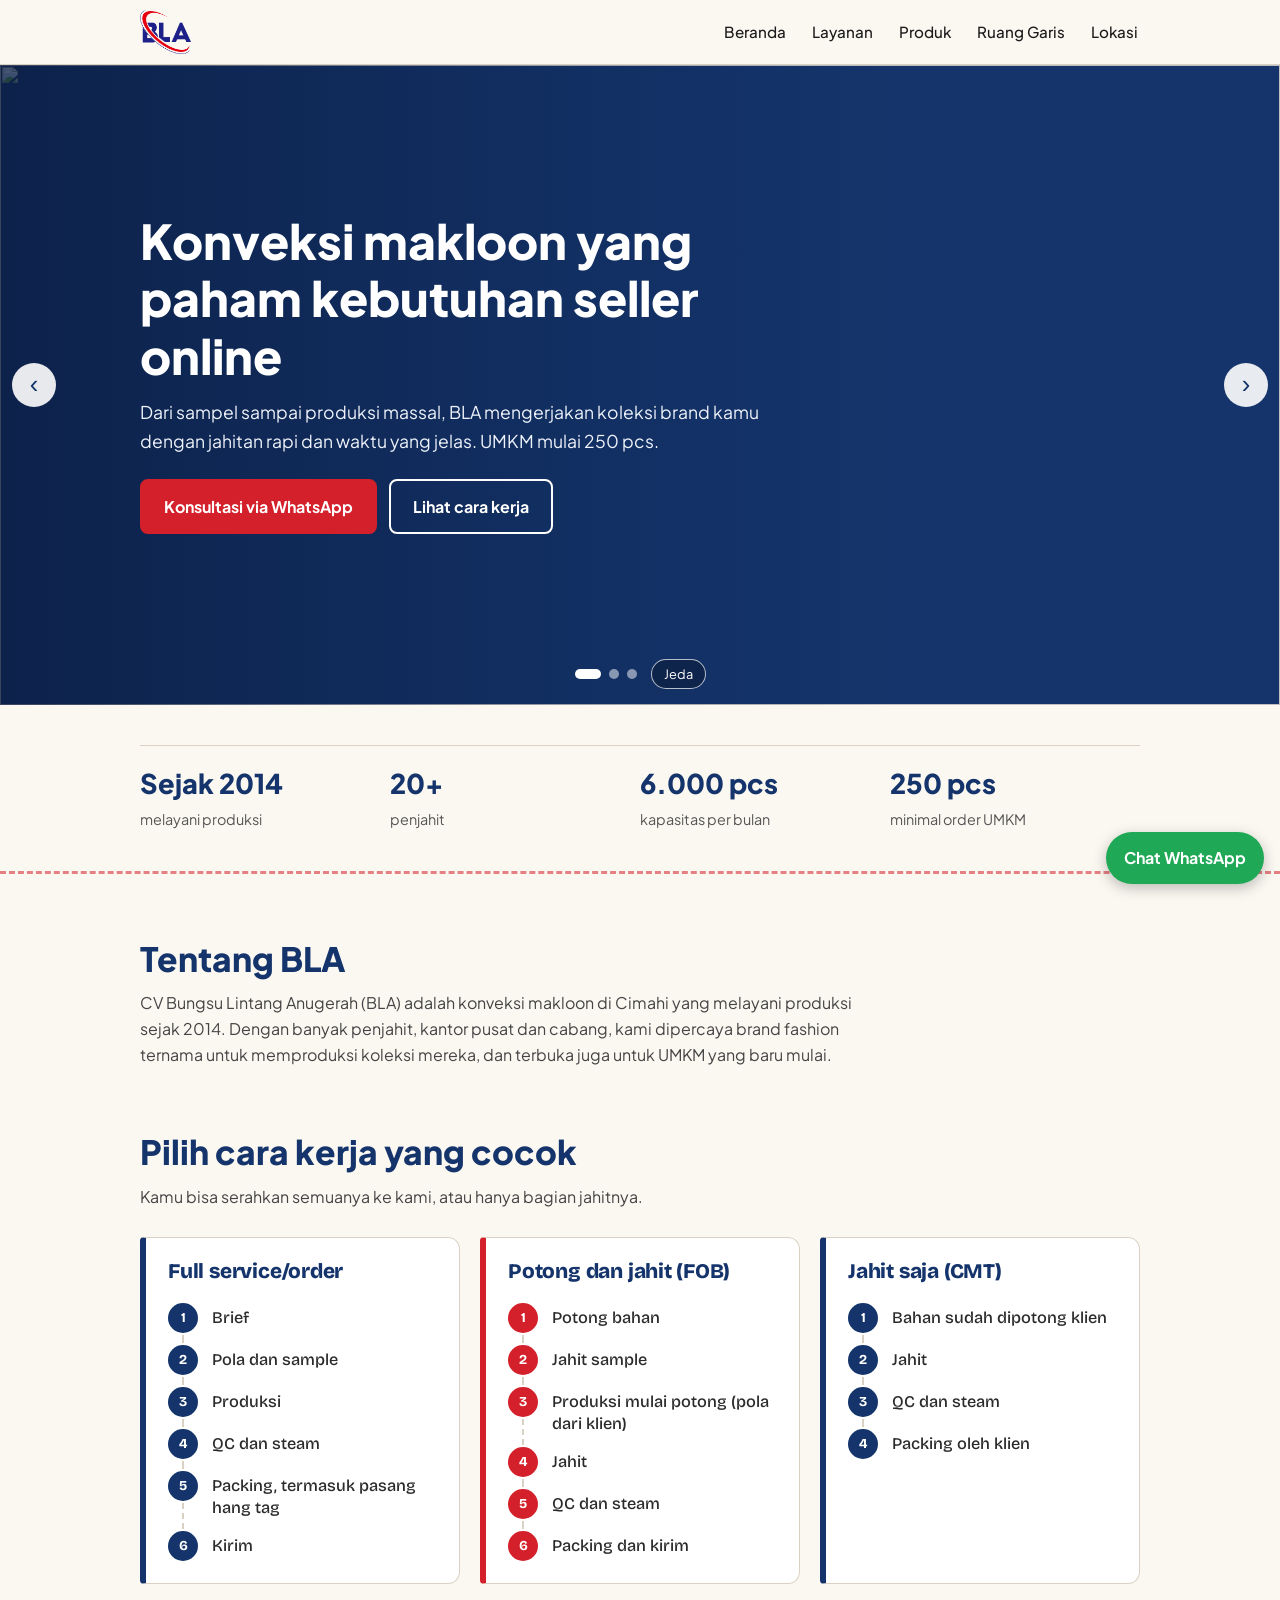
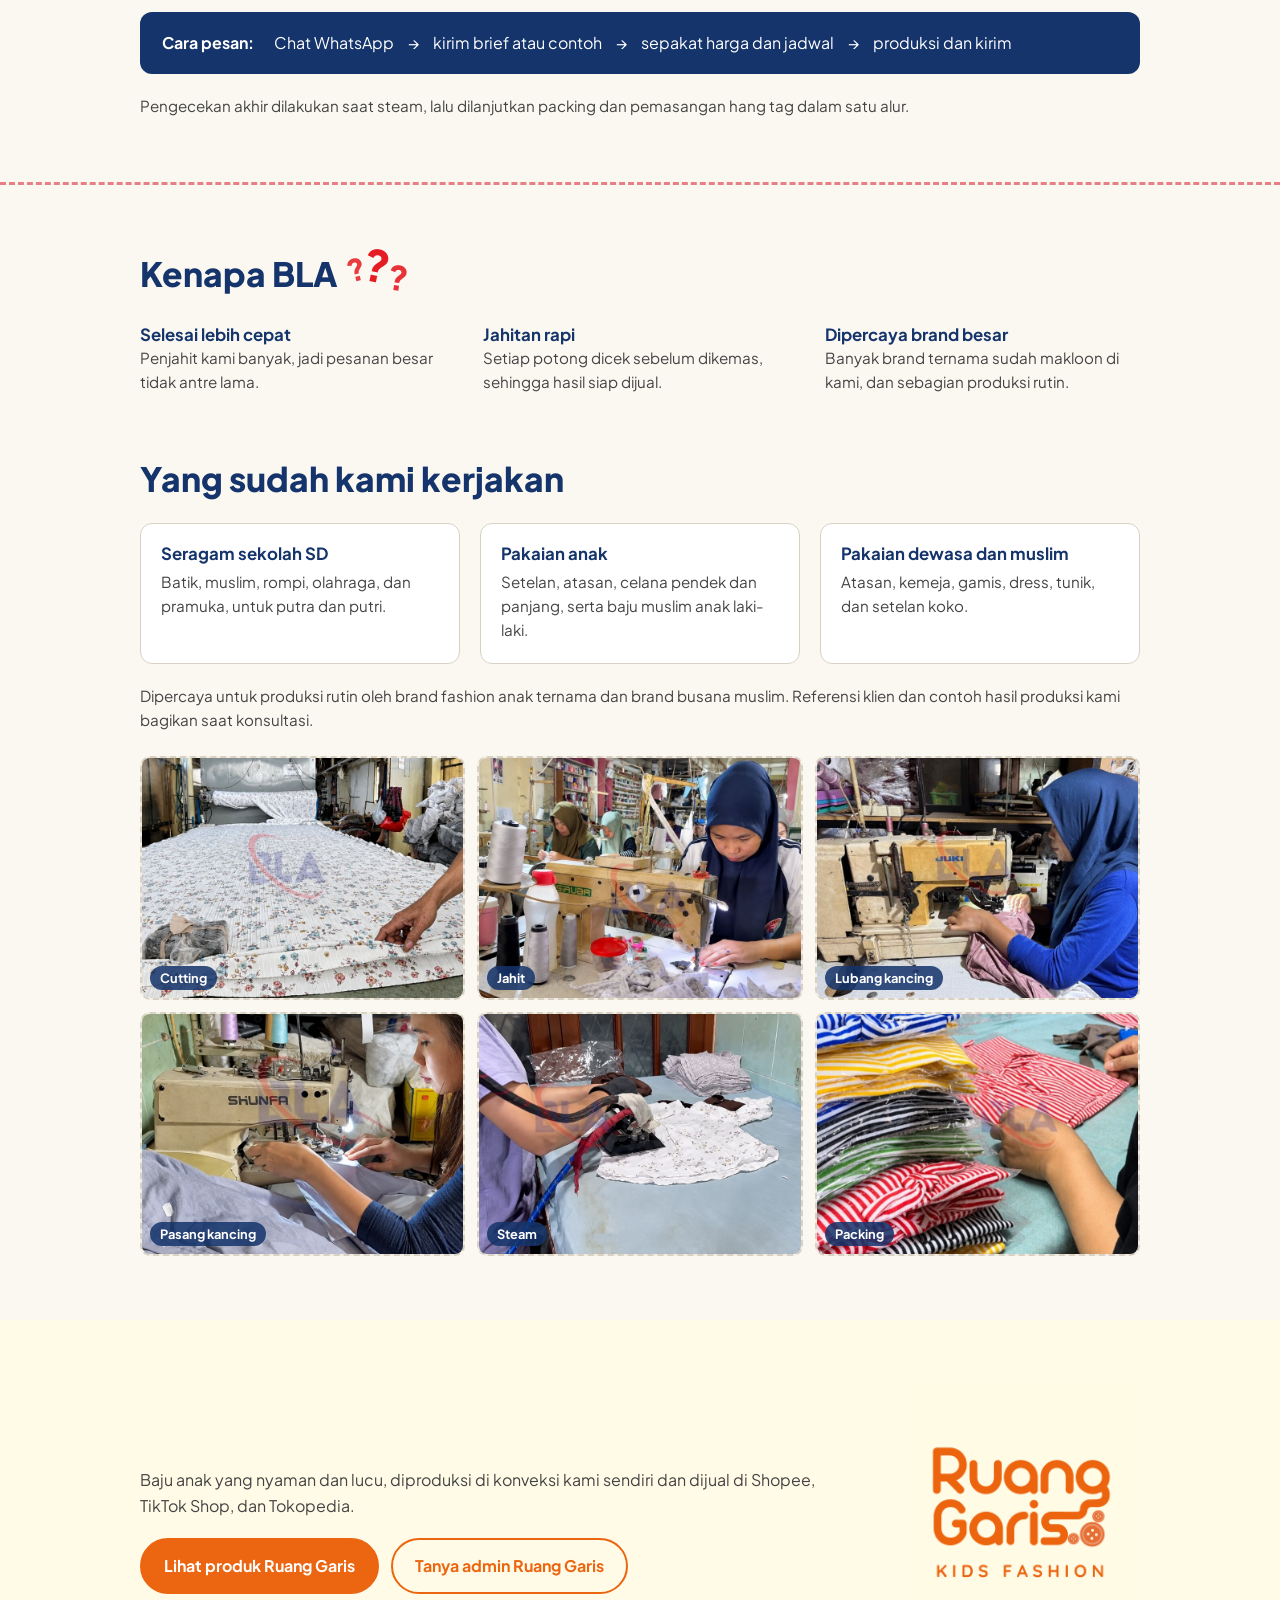
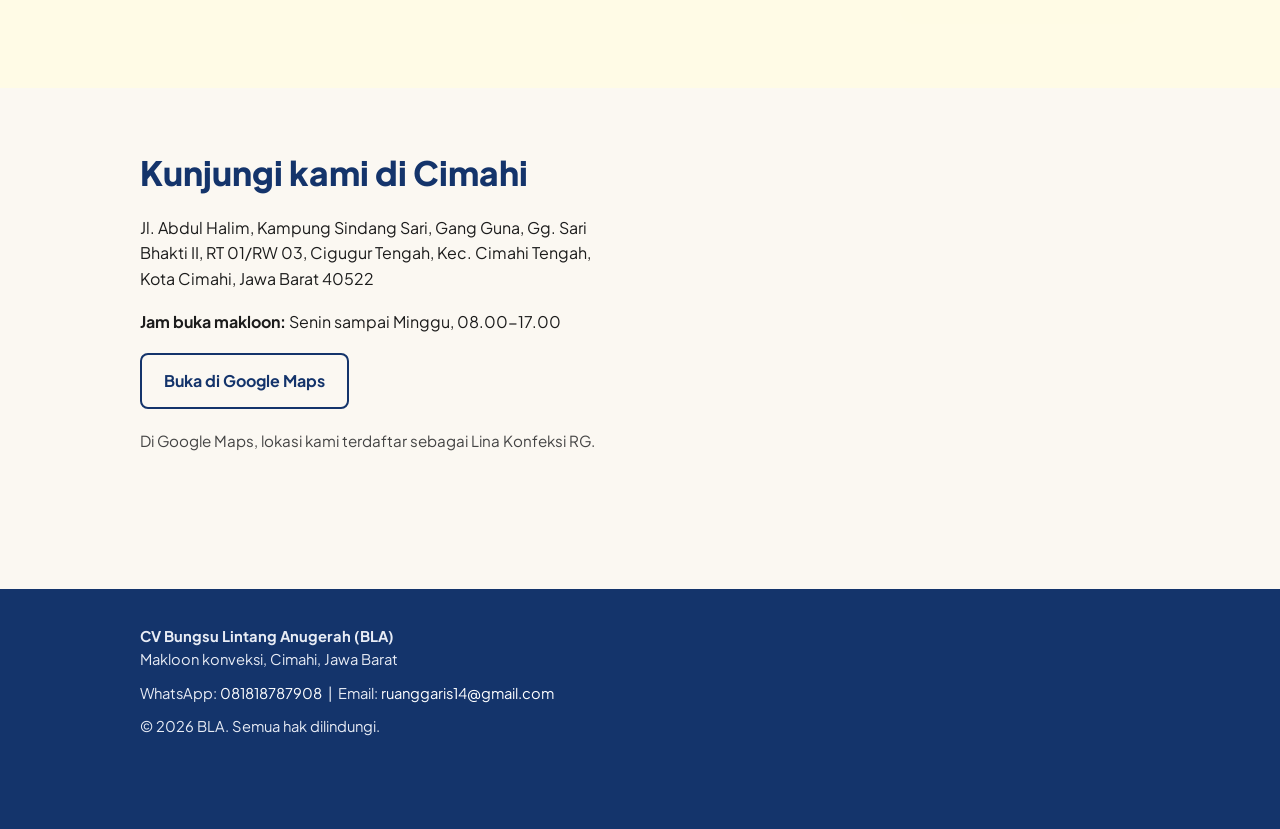
==== index.html @ 5be98bf2 "update link rg" ====
<!doctype html>
<html lang="id">
  <head>
    <meta charset="utf-8" />
    <meta name="viewport" content="width=device-width, initial-scale=1" />
    <script>
      document.documentElement.classList.add("js");
    </script>
    <title>BLA | Makloon Konveksi Cimahi</title>
    <meta
      name="description"
      content="CV Bungsu Lintang Anugerah (BLA): makloon konveksi di Cimahi sejak 2014. Jahit, QC, packing, sampai kirim. UMKM mulai 100 pcs."
    />
    <meta property="og:type" content="website" />
    <meta property="og:title" content="BLA | Makloon Konveksi Cimahi" />
    <meta
      property="og:description"
      content="Makloon konveksi di Cimahi sejak 2014. Jahit, QC, packing, sampai kirim. UMKM mulai 250 pcs."
    />
    <meta
      property="og:image"
      content="https://GANTI-URL-SITUS/images/og-bla.jpg"
    />
    <meta property="og:url" content="https://GANTI-URL-SITUS/" />
    <meta name="twitter:card" content="summary_large_image" />
    <link rel="icon" href="images/logo-bla.png" type="image/png" />
    <link rel="preconnect" href="https://fonts.googleapis.com" />
    <link rel="preconnect" href="https://fonts.gstatic.com" crossorigin />
    <link
      href="https://fonts.googleapis.com/css2?family=Plus+Jakarta+Sans:wght@400;500;700;800&family=Bricolage+Grotesque:opsz,wght@12..96,500;12..96,700;12..96,800&display=swap"
      rel="stylesheet"
    />
    <style>
      :root {
        --navy: #14346b;
        --red: #d4202a;
        --ink: #1c1c1c;
        --paper: #fbf8f2;
        --line: #d9d2c4;
        --rg: #ec6510;
        --rgbg: #fffbe6;
      }
      * {
        box-sizing: border-box;
        margin: 0;
      }
      html {
        scroll-behavior: smooth;
      }
      body {
        font-family: "Plus Jakarta Sans", system-ui, sans-serif;
        color: var(--ink);
        background: var(--paper);
        line-height: 1.6;
      }
      a {
        color: inherit;
      }
      .wrap {
        max-width: 1040px;
        margin: 0 auto;
        padding: 0 20px;
      }
      section {
        padding: 64px 0;
      }
      h1,
      h2,
      h3 {
        line-height: 1.2;
        color: var(--navy);
      }
      h1 {
        font-size: clamp(2rem, 6vw, 3.4rem);
        font-weight: 800;
      }
      h2 {
        font-size: clamp(1.5rem, 4vw, 2.1rem);
        font-weight: 800;
        margin-bottom: 12px;
      }
      h3 {
        font-size: 1.05rem;
        font-weight: 700;
      }
      p.lead {
        max-width: 60ch;
        color: #444;
      }
      .stitch {
        border: 0;
        border-top: 3px dashed var(--red);
        opacity: 0.55;
        margin: 0;
      }
      .btn {
        display: inline-block;
        padding: 13px 22px;
        border-radius: 8px;
        font-weight: 700;
        text-decoration: none;
        border: 2px solid var(--red);
        background: var(--red);
        color: #fff;
      }
      .btn.alt {
        background: transparent;
        color: var(--navy);
        border-color: var(--navy);
      }
      .btn:focus-visible,
      a:focus-visible {
        outline: 3px solid var(--navy);
        outline-offset: 3px;
      }
      header {
        position: sticky;
        top: 0;
        z-index: 5;
        background: var(--paper);
        border-bottom: 1px solid var(--line);
      }
      header .wrap {
        display: flex;
        align-items: center;
        justify-content: space-between;
        height: 64px;
      }
      header img {
        height: 44px;
        display: block;
      }
      nav {
        display: flex;
        gap: 22px;
        align-items: center;
        font-weight: 500;
        font-size: 0.95rem;
      }
      nav a {
        text-decoration: none;
      }
      nav a.n {
        position: relative;
        padding: 6px 2px;
        transition: color 0.2s;
      }
      nav a.n::after {
        content: "";
        position: absolute;
        left: 0;
        right: 0;
        bottom: 0;
        height: 3px;
        border-radius: 2px;
        background: var(--red);
        transform: scaleX(0);
        transform-origin: left;
        transition: transform 0.2s;
      }
      nav a.n:hover,
      nav a.n:focus-visible {
        color: var(--navy);
      }
      nav a.n:hover::after,
      nav a.n:focus-visible::after {
        transform: scaleX(1);
      }
      nav a.n:active {
        color: var(--red);
      }
      nav a.btn {
        transition:
          background 0.2s,
          border-color 0.2s;
      }
      nav a.btn:hover {
        background: #b01a23;
        border-color: #b01a23;
      }
      nav a.btn:active {
        transform: translateY(1px);
      }
      @media (prefers-reduced-motion: reduce) {
        nav a.n,
        nav a.n::after,
        nav a.btn {
          transition: none;
        }
      }
      @media (max-width: 700px) {
        nav a.n {
          display: none;
        }
        .locgrid {
          grid-template-columns: 1fr;
        }
        .gal {
          grid-template-columns: repeat(2, minmax(0, 1fr));
        }
        .rg .wrap {
          grid-template-columns: 1fr;
        }
        .rg img {
          max-width: 240px;
        }
        .hero-text {
          padding: 28px 22px 64px;
          background: rgba(10, 28, 64, 0.65);
        }
        .nav {
          display: none;
        }
      }
      .hero {
        padding: 0 0 40px;
      }
      .hero p {
        margin: 16px 0 28px;
        font-size: 1.1rem;
        max-width: 52ch;
        color: #444;
      }
      .hero .btns {
        display: flex;
        gap: 12px;
        flex-wrap: wrap;
      }
      .facts {
        display: grid;
        grid-template-columns: repeat(auto-fit, minmax(150px, 1fr));
        gap: 0;
        margin-top: 40px;
        border-top: 1px solid var(--line);
      }
      .facts div {
        padding: 16px 16px 0 0;
      }
      .facts b {
        display: block;
        font-size: 1.7rem;
        color: var(--navy);
        font-weight: 800;
      }
      .facts span {
        font-size: 0.9rem;
        color: #555;
      }
      .pk {
        display: grid;
        grid-template-columns: repeat(auto-fit, minmax(260px, 1fr));
        gap: 20px;
        margin-top: 28px;
      }
      .pk article {
        background: #fff;
        border: 1px solid var(--line);
        border-left: 6px solid var(--navy);
        padding: 22px;
        border-radius: 4px 12px 12px 4px;
      }
      .pk article:nth-child(2) {
        border-left-color: var(--red);
      }
      .pk h3 {
        font-family:
          "Bricolage Grotesque", "Plus Jakarta Sans", system-ui, sans-serif;
        font-size: 1.3rem;
        font-weight: 800;
        letter-spacing: -0.01em;
      }
      .pk ol {
        list-style: none;
        counter-reset: langkah;
        margin: 18px 0 0;
        padding: 0;
        display: grid;
        gap: 12px;
        font-family:
          "Bricolage Grotesque", "Plus Jakarta Sans", system-ui, sans-serif;
        font-size: 1.02rem;
        font-weight: 500;
        color: #2b2b2b;
      }
      .pk li {
        counter-increment: langkah;
        position: relative;
        min-height: 30px;
        padding: 4px 0 0 44px;
        line-height: 1.35;
      }
      .pk li::before {
        content: counter(langkah);
        position: absolute;
        left: 0;
        top: 0;
        width: 30px;
        height: 30px;
        border-radius: 50%;
        display: grid;
        place-items: center;
        background: var(--navy);
        color: #fff;
        font-size: 0.85rem;
        font-weight: 700;
      }
      .pk article:nth-child(2) li::before {
        background: var(--red);
      }
      /* garis jahitan putus-putus antar langkah */
      .pk li:not(:last-child)::after {
        content: "";
        position: absolute;
        left: 14px;
        top: 32px;
        bottom: -10px;
        border-left: 2px dashed var(--line);
      }
      .order {
        margin-top: 28px;
        padding: 18px 22px;
        background: var(--navy);
        color: #fff;
        border-radius: 12px;
        display: flex;
        flex-wrap: wrap;
        gap: 8px 14px;
        align-items: center;
      }
      .order b {
        margin-right: 6px;
      }
      .why {
        display: grid;
        grid-template-columns: repeat(auto-fit, minmax(230px, 1fr));
        gap: 28px;
        margin-top: 24px;
      }
      .why p {
        color: #444;
        font-size: 0.95rem;
      }
      .cats {
        display: grid;
        grid-template-columns: repeat(auto-fit, minmax(280px, 1fr));
        gap: 20px;
        margin-top: 24px;
      }
      .cats div {
        padding: 20px;
        border: 1px solid var(--line);
        border-radius: 12px;
        background: #fff;
      }
      .cats p {
        font-size: 0.95rem;
        color: #444;
        margin-top: 6px;
      }
      .note {
        margin-top: 20px;
        font-size: 0.95rem;
        color: #444;
      }
      .gal {
        display: grid;
        grid-template-columns: repeat(3, minmax(0, 1fr));
        gap: 12px;
        margin-top: 24px;
      }
      .ph {
        aspect-ratio: 4/3;
        border-radius: 10px;
        border: 2px dashed var(--line);
        display: grid;
        place-items: center;
        text-align: center;
        padding: 12px;
        font-size: 0.85rem;
        color: #777;
        background: #f3eee3;
      }
      .gal .ph {
        padding: 0;
        overflow: hidden;
        position: relative;
      }
      .gal .ph img {
        width: 100%;
        height: 100%;
        object-fit: cover;
        object-position: center; /* geser fokus, misalnya: center 30% */
        display: block;
      }
      .gal .ph::after {
        content: attr(data-cap);
        position: absolute;
        left: 8px;
        bottom: 8px;
        padding: 4px 10px;
        border-radius: 999px;
        background: rgba(20, 52, 107, 0.85);
        color: #fff;
        font-size: 0.8rem;
        font-weight: 700;
        line-height: 1.3;
        pointer-events: none;
      }
      .locgrid {
        display: grid;
        grid-template-columns: 1fr 1fr;
        gap: 28px;
        align-items: start;
      }
      .locgrid iframe {
        width: 100%;
        height: 320px;
        border: 0;
        border-radius: 12px;
      }
      .jam {
        margin: 0 0 18px;
      }
      .loc address {
        font-style: normal;
        margin: 10px 0 18px;
        max-width: 52ch;
      }
      footer {
        background: var(--navy);
        color: #e8ecf5;
        padding: 36px 0 90px;
        font-size: 0.92rem;
      }
      footer a {
        color: #fff;
        text-decoration: none;
      }
      .wa {
        position: fixed;
        right: 16px;
        bottom: 16px;
        z-index: 9;
        background: #1fa855;
        color: #fff;
        font-weight: 700;
        text-decoration: none;
        padding: 13px 18px;
        border-radius: 999px;
        box-shadow: 0 4px 14px rgba(0, 0, 0, 0.25);
      }
      @media (prefers-reduced-motion: reduce) {
        html {
          scroll-behavior: auto;
        }
      }

      /* Teaser Ruang Garis */
      .rg {
        background: var(--rgbg);
        color: #4a2a10;
      }
      .rg h2 {
        color: var(--rg);
      }
      .rg .wrap {
        display: grid;
        grid-template-columns: 1fr 240px;
        gap: 32px;
        align-items: center;
      }
      .rg img {
        width: 100%;
        border-radius: 16px;
      }
      .rg .btn {
        background: var(--rg);
        border-color: var(--rg);
        border-radius: 999px;
      }
      .rg .btn.alt {
        background: transparent;
        color: var(--rg);
      }
      .rg .btns {
        display: flex;
        gap: 12px;
        flex-wrap: wrap;
        margin-top: 20px;
      }
      .js .reveal {
        opacity: 0;
        transform: translateY(26px);
        transition:
          opacity 0.65s ease,
          transform 0.65s cubic-bezier(0.2, 0.7, 0.2, 1);
      }
      .js .reveal.in {
        opacity: 1;
        transform: none;
      }
      @keyframes rise {
        from {
          opacity: 0;
          transform: translateY(22px);
        }
        to {
          opacity: 1;
          transform: none;
        }
      }

      @media (prefers-reduced-motion: reduce) {
        *,
        *::before,
        *::after {
          animation: none !important;
          transition: none !important;
        }
        .js .reveal {
          opacity: 1 !important;
          transform: none !important;
        }
      }
      /* ===== Animasi ===== */
      .hero h1,
      .hero p,
      .hero .btns,
      .hero .facts {
        animation: rise 0.7s cubic-bezier(0.2, 0.7, 0.2, 1) both;
      }
      .hero p {
        animation-delay: 0.12s;
      }
      .hero .btns {
        animation-delay: 0.24s;
      }
      .hero .facts {
        animation-delay: 0.36s;
      }
      .pk article,
      .cats div {
        transition:
          transform 0.25s ease,
          box-shadow 0.25s ease;
      }
      .pk article:hover,
      .cats div:hover {
        transform: translateY(-6px);
        box-shadow: 0 12px 26px rgba(20, 52, 107, 0.14);
      }
      .btn {
        transition:
          transform 0.2s ease,
          box-shadow 0.2s ease,
          background 0.2s,
          border-color 0.2s;
      }
      .btn:hover {
        transform: translateY(-2px);
        box-shadow: 0 6px 14px rgba(0, 0, 0, 0.15);
      }
      .wa {
        animation: pulse 2.6s ease-in-out infinite;
      }
      @keyframes pulse {
        0%,
        100% {
          box-shadow:
            0 4px 14px rgba(0, 0, 0, 0.25),
            0 0 0 0 rgba(31, 168, 85, 0.45);
        }
        60% {
          box-shadow:
            0 4px 14px rgba(0, 0, 0, 0.25),
            0 0 0 14px rgba(31, 168, 85, 0);
        }
      }
      .carousel {
        position: relative;
        overflow: hidden;
        border-radius: 0;
        height: clamp(420px, 75vh, 640px);
        background: #14346b;
      }
      .track {
        height: 100%;
      }
      .slide {
        flex: 0 0 100%;
        width: 100%;
        height: 100%;
        object-fit: cover;
        scroll-snap-align: start;
        display: block;
      }
      .hero-text {
        position: absolute;
        inset: 0;
        display: flex;
        flex-direction: column;
        justify-content: center;
        padding: 48px max(20px, calc((100% - 1040px) / 2 + 20px)) 72px;
        pointer-events: none;
        background: linear-gradient(
          90deg,
          rgba(10, 28, 64, 0.75) 0%,
          /* Bagian kiri gelap supaya teks putih sangat kontras */
          rgba(10, 28, 64, 0.2) 45%,
          /* Menipis di tengah */ rgba(10, 28, 64, 0) 70%
            /* Bagian kanan transparan penuh, warna light yellow asli gambar tembus seutuhnya */
        );
      }
      .hero-text .btns {
        pointer-events: auto;
      }
      .hero .hero-text h1 {
        color: #fff;
        font-size: clamp(1.8rem, 5vw, 3rem);
        font-weight: 800;
        line-height: 1.2;
        max-width: 20ch;
      }
      .hero .hero-text p {
        color: #eef2fa;
        max-width: 48ch;
        margin: 14px 0 24px;
        font-size: 1.1rem;
      }
      .hero .hero-text .btn.alt {
        color: #fff;
        border-color: #fff;
      }
      .track {
        display: flex;
        overflow-x: auto;
        scroll-snap-type: x mandatory;
        scroll-behavior: smooth;
        scrollbar-width: none;
      }
      .track::-webkit-scrollbar {
        display: none;
      }
      .nav {
        position: absolute;
        top: 50%;
        transform: translateY(-50%);
        z-index: 2;
        width: 44px;
        height: 44px;
        border-radius: 50%;
        border: 0;
        background: rgba(255, 255, 255, 0.9);
        color: var(--navy);
        font-size: 1.6rem;
        line-height: 1;
        cursor: pointer;
      }
      .nav.prev {
        left: 12px;
      }
      .nav.next {
        right: 12px;
      }
      .ctrl {
        position: absolute;
        left: 0;
        right: 0;
        bottom: 16px;
        z-index: 2;
        display: flex;
        justify-content: center;
        align-items: center;
        gap: 14px;
      }
      .dots {
        display: flex;
        gap: 8px;
      }
      .dots button {
        width: 10px;
        height: 10px;
        border-radius: 5px;
        border: 0;
        padding: 0;
        background: rgba(255, 255, 255, 0.5);
        cursor: pointer;
        transition:
          width 0.2s,
          background 0.2s;
      }
      .dots button[aria-current="true"] {
        background: #fff;
        width: 26px;
      }
      #pp {
        border: 1px solid rgba(255, 255, 255, 0.7);
        background: rgba(0, 0, 0, 0.25);
        color: #fff;
        border-radius: 999px;
        padding: 4px 12px;
        font: inherit;
        font-size: 0.8rem;
        cursor: pointer;
      }
      .nav:focus-visible,
      .dots button:focus-visible,
      #pp:focus-visible {
        outline: 3px solid #fff;
        outline-offset: 2px;
      }
      @media (prefers-reduced-motion: reduce) {
        .track {
          scroll-behavior: auto;
        }
      }
    </style>
  </head>
  <body>
    <header>
      <div class="wrap">
        <a href="#top"><img src="images/logo-bla.png" alt="BLA" /></a>
        <nav>
          <a class="n" href="#top">Beranda</a>
          <a class="n" href="#layanan">Layanan</a>
          <a class="n" href="#produk">Produk</a>
          <a class="n" href="#ruang-garis">Ruang Garis</a>
          <a class="n" href="#lokasi">Lokasi</a>
          <!-- <a class="btn" data-wa="makloon" href="#">Tanya makloon</a> -->
        </nav>
      </div>
    </header>

    <main id="top">
      <section class="hero">
        <div
          class="carousel"
          role="region"
          aria-roledescription="carousel"
          aria-label="Foto BLA"
        >
          <div class="track" id="track" tabindex="0">
            <img
              class="slide"
              src="https://images.unsplash.com/photo-1606501126768-b78d4569d3f9?q=80&w=1170&auto=format&fit=crop&ixlib=rb-4.1.0&ixid=NHwxMjA3fDA%3D"
              alt=""
              fetchpriority="high"
            />
            <img
              class="slide"
              src="images/hero.jpg"
              alt="Suasana produksi konveksi"
              fetchpriority="high"
            />
            <img
              class="slide"
              src="images/hero-3.jpg"
              alt="Hasil produksi"
              loading="lazy"
            />
          </div>
          <div class="hero-text">
            <h1>Konveksi makloon yang paham kebutuhan seller online</h1>
            <p>
              Dari sampel sampai produksi massal, BLA mengerjakan koleksi brand
              kamu dengan jahitan rapi dan waktu yang jelas. UMKM mulai 250 pcs.
            </p>
            <div class="btns">
              <a class="btn" data-wa="makloon" href="#"
                >Konsultasi via WhatsApp</a
              >
              <a class="btn alt" href="#layanan">Lihat cara kerja</a>
            </div>
          </div>
          <button class="nav prev" aria-label="Foto sebelumnya">
            &lsaquo;
          </button>
          <button class="nav next" aria-label="Foto berikutnya">
            &rsaquo;
          </button>
          <div class="ctrl">
            <div class="dots" id="dots"></div>
            <button id="pp" aria-label="Jeda slideshow">Jeda</button>
          </div>
        </div>
        <div class="wrap">
          <div class="facts">
            <div><b>Sejak 2014</b><span>melayani produksi</span></div>
            <div><b>20+</b><span>penjahit</span></div>
            <div><b>6.000 pcs</b><span>kapasitas per bulan</span></div>
            <div><b>250 pcs</b><span>minimal order UMKM</span></div>
          </div>
        </div>
      </section>
      <hr class="stitch" />

      <section id="tentang">
        <div class="wrap">
          <h2>Tentang BLA</h2>
          <p class="lead">
            CV Bungsu Lintang Anugerah (BLA) adalah konveksi makloon di Cimahi
            yang melayani produksi sejak 2014. Dengan banyak penjahit, kantor
            pusat dan cabang, kami dipercaya brand fashion ternama untuk
            memproduksi koleksi mereka, dan terbuka juga untuk UMKM yang baru
            mulai.
          </p>
        </div>
      </section>

      <section id="layanan" style="padding-top: 0">
        <div class="wrap">
          <h2>Pilih cara kerja yang cocok</h2>
          <p class="lead">
            Kamu bisa serahkan semuanya ke kami, atau hanya bagian jahitnya.
          </p>
          <div class="pk">
            <article>
              <h3>Full service/order</h3>
              <ol>
                <li>Brief</li>
                <li>Pola dan sample</li>
                <li>Produksi</li>
                <li>QC dan steam</li>
                <li>Packing, termasuk pasang hang tag</li>
                <li>Kirim</li>
              </ol>
            </article>
            <article>
              <h3>Potong dan jahit (FOB)</h3>
              <ol>
                <li>Potong bahan</li>
                <li>Jahit sample</li>
                <li>Produksi mulai potong (pola dari klien)</li>
                <li>Jahit</li>
                <li>QC dan steam</li>
                <li>Packing dan kirim</li>
              </ol>
            </article>
            <article>
              <h3>Jahit saja (CMT)</h3>
              <ol>
                <li>Bahan sudah dipotong klien</li>
                <li>Jahit</li>
                <li>QC dan steam</li>
                <li>Packing oleh klien</li>
              </ol>
            </article>
          </div>
          <div class="order">
            <b>Cara pesan:</b> Chat WhatsApp <span>&rarr;</span> kirim brief
            atau contoh <span>&rarr;</span> sepakat harga dan jadwal
            <span>&rarr;</span> produksi dan kirim
          </div>
          <p class="note">
            Pengecekan akhir dilakukan saat steam, lalu dilanjutkan packing dan
            pemasangan hang tag dalam satu alur.
          </p>
        </div>
      </section>
      <hr class="stitch" />

      <section id="kenapa">
        <div class="wrap">
          <h2>
            Kenapa BLA
            <span
              style="
                display: inline-flex;
                align-items: center;
                position: relative;
                margin-left: 3px;
              "
            >
              <!-- Tanda Tanya 1 (Kiri - Agak Kecil & Miring Kiri) -->
              <span
                style="
                  color: #e51c23;
                  font-size: 0.9em;
                  transform: translateY(-6px) rotate(-15deg);
                  opacity: 0.85;
                "
                >?</span
              >

              <!-- Tanda Tanya 2 (Tengah - Utama/Lebih Besar & Miring Kanan) -->
              <span
                style="
                  color: #e51c23;
                  font-size: 1.3em;
                  transform: translateY(-10px) rotate(12deg);
                  margin: 0 -2px;
                "
                >?</span
              >

              <!-- Tanda Tanya 3 (Kanan - Sedang & Miring Kanan Sedikit) -->
              <span
                style="
                  color: #e51c23;
                  font-size: 1em;
                  transform: translateY(2px) rotate(8deg);
                  opacity: 0.9;
                "
                >?</span
              >
            </span>
          </h2>
          <div class="why">
            <div>
              <h3>Selesai lebih cepat</h3>
              <p>Penjahit kami banyak, jadi pesanan besar tidak antre lama.</p>
            </div>
            <div>
              <h3>Jahitan rapi</h3>
              <p>
                Setiap potong dicek sebelum dikemas, sehingga hasil siap dijual.
              </p>
            </div>
            <div>
              <h3>Dipercaya brand besar</h3>
              <p>
                Banyak brand ternama sudah makloon di kami, dan sebagian
                produksi rutin.
              </p>
            </div>
          </div>
        </div>
      </section>

      <section id="produk" style="padding-top: 0">
        <div class="wrap">
          <h2>Yang sudah kami kerjakan</h2>
          <div class="cats">
            <div>
              <h3>Seragam sekolah SD</h3>
              <p>
                Batik, muslim, rompi, olahraga, dan pramuka, untuk putra dan
                putri.
              </p>
            </div>
            <div>
              <h3>Pakaian anak</h3>
              <p>
                Setelan, atasan, celana pendek dan panjang, serta baju muslim
                anak laki-laki.
              </p>
            </div>
            <div>
              <h3>Pakaian dewasa dan muslim</h3>
              <p>Atasan, kemeja, gamis, dress, tunik, dan setelan koko.</p>
            </div>
          </div>
          <p class="note">
            Dipercaya untuk produksi rutin oleh brand fashion anak ternama dan
            brand busana muslim. Referensi klien dan contoh hasil produksi kami
            bagikan saat konsultasi.
          </p>
          <div class="gal">
            <div class="ph" data-cap="Cutting">
              <img
                src="images/works/cutting.jpg"
                alt="Proses cutting baju di BLA"
                loading="lazy"
              />
            </div>
            <div class="ph" data-cap="Jahit">
              <img
                src="images/works/jahit.jpg"
                alt="Proses menjahit baju di BLA"
                loading="lazy"
              />
            </div>
            <div class="ph" data-cap="Lubang kancing">
              <img
                src="images/works/lobang_kancing.jpg"
                alt="Proses lobang kancing baju di BLA"
                loading="lazy"
              />
            </div>
            <div class="ph" data-cap="Pasang kancing">
              <img
                src="images/works/pasang_kancing.jpg"
                alt="Proses memasang kancing baju di BLA"
                loading="lazy"
              />
            </div>
            <div class="ph" data-cap="Steam">
              <img
                src="images/works/steam.jpg"
                alt="Proses steam baju di BLA"
                loading="lazy"
              />
            </div>
            <div class="ph" data-cap="Packing">
              <img
                src="images/works/packing.jpg"
                alt="Proses packing baju di BLA"
                loading="lazy"
              />
            </div>
          </div>
        </div>
      </section>

      <section class="rg" id="ruang-garis">
        <div class="wrap">
          <div>
            <h2>Brand kami sendiri: Ruang Garis</h2>
            <p class="lead">
              Baju anak yang nyaman dan lucu, diproduksi di konveksi kami
              sendiri dan dijual di Shopee, TikTok Shop, dan Tokopedia.
            </p>
            <div class="btns">
              <a class="btn" href="/ruang-garis/index.html"
                >Lihat produk Ruang Garis</a
              >
              <a class="btn alt" data-wa="rg" href="#"
                >Tanya admin Ruang Garis</a
              >
            </div>
          </div>
          <img
            src="images/logo-ruang-garis.png"
            alt="Logo Ruang Garis Kids Fashion"
          />
        </div>
      </section>

      <section class="loc" id="lokasi">
        <div class="wrap">
          <h2>Kunjungi kami di Cimahi</h2>
          <div class="locgrid">
            <div>
              <address>
                Jl. Abdul Halim, Kampung Sindang Sari, Gang Guna, Gg. Sari
                Bhakti II, RT 01/RW 03, Cigugur Tengah, Kec. Cimahi Tengah, Kota
                Cimahi, Jawa Barat 40522
              </address>
              <p class="jam">
                <b>Jam buka makloon:</b> Senin sampai Minggu, 08.00-17.00
              </p>
              <a
                class="btn alt"
                target="_blank"
                rel="noopener"
                href="https://www.google.com/maps/place/Lina+Konfeksi+RG/@-6.8898556,107.5551793,20z/data=!4m6!3m5!1s0x2e68e549e0775ba5:0x32736eab238ea2f5!8m2!3d-6.8901915!4d107.5542424!16s%2Fg%2F11ybc4ywmx"
                >Buka di Google Maps</a
              >
              <p class="note">
                Di Google Maps, lokasi kami terdaftar sebagai Lina Konfeksi RG.
              </p>
            </div>
            <iframe
              title="Peta lokasi BLA di Cimahi"
              src="https://maps.google.com/maps?q=-6.8901915,107.5542424&z=17&output=embed"
              loading="lazy"
              referrerpolicy="no-referrer-when-downgrade"
              allowfullscreen
            ></iframe>
          </div>
        </div>
      </section>
    </main>

    <footer>
      <div class="wrap">
        <p>
          <b>CV Bungsu Lintang Anugerah (BLA)</b><br />Makloon konveksi, Cimahi,
          Jawa Barat
        </p>
        <p style="margin-top: 10px">
          WhatsApp: <a data-wa="makloon" href="#">081818787908</a> &nbsp;|&nbsp;
          Email:
          <a href="mailto:ruanggaris14@gmail.com">ruanggaris14@gmail.com</a>
        </p>
        <p style="margin-top: 10px">&copy; 2026 BLA. Semua hak dilindungi.</p>
      </div>
    </footer>

    <a class="wa" data-wa="makloon" href="#">Chat WhatsApp</a>

    <script>
      /* ===== PENGATURAN: ubah di sini saja ===== */
      var NOMOR = "6281818787908";
      var PESAN = {
        makloon:
          "Halo BLA, saya ingin konsultasi makloon.\nJenis produk: \nPerkiraan jumlah: \nCara kerja yang diinginkan (full service / potong dan jahit / jahit saja): ",
        rg: "Halo admin Ruang Garis, saya mau tanya produk.\nNama produk: \nUkuran / usia anak: ",
      };

      function waUrl(k) {
        return (
          "https://wa.me/" + NOMOR + "?text=" + encodeURIComponent(PESAN[k])
        );
      }

      document.querySelectorAll("[data-wa]").forEach(function (el) {
        el.href = waUrl(el.dataset.wa);
        el.target = "_blank";
        el.rel = "noopener";
      });
      /* ===== Animasi muncul saat di-scroll ===== */
      (function () {
        var sel =
          "section h2, p.lead, .pk article, .order, .why > div, .cats > div, .note, .gal .ph, .locgrid > *, .rg .wrap > *";
        if (!("IntersectionObserver" in window)) return;
        var io = new IntersectionObserver(
          function (entries) {
            entries.forEach(function (e) {
              if (!e.isIntersecting) return;
              var el = e.target;
              el.classList.add("in");
              io.unobserve(el);
              setTimeout(function () {
                el.classList.remove("reveal", "in");
                el.style.transitionDelay = "";
              }, 1200);
            });
          },
          { threshold: 0.12 },
        );
        document.querySelectorAll(sel).forEach(function (el, i) {
          el.classList.add("reveal");
          el.style.transitionDelay = (i % 3) * 90 + "ms";
          io.observe(el);
        });
      })();
      (function () {
        var track = document.getElementById("track"),
          box = track.parentNode,
          n = track.children.length,
          dots = document.getElementById("dots"),
          pp = document.getElementById("pp"),
          i = 0,
          timer = null,
          paused = false,
          reduce = window.matchMedia(
            "(prefers-reduced-motion: reduce)",
          ).matches;
        function go(k) {
          track.scrollTo({
            left: ((k + n) % n) * track.clientWidth,
            behavior: "smooth",
          });
        }
        function mark() {
          Array.prototype.forEach.call(dots.children, function (b, j) {
            if (j === i) {
              b.setAttribute("aria-current", "true");
            } else {
              b.removeAttribute("aria-current");
            }
          });
        }
        for (var k = 0; k < n; k++) {
          (function (k) {
            var b = document.createElement("button");
            b.setAttribute("aria-label", "Ke slide " + (k + 1));
            b.onclick = function () {
              go(k);
            };
            dots.appendChild(b);
          })(k);
        }
        track.addEventListener("scroll", function () {
          var j = Math.round(track.scrollLeft / track.clientWidth);
          if (j !== i) {
            i = j;
            mark();
          }
        });
        document.querySelector(".nav.prev").onclick = function () {
          go(i - 1);
        };
        document.querySelector(".nav.next").onclick = function () {
          go(i + 1);
        };
        function stop() {
          clearInterval(timer);
        }
        function start() {
          stop();
          if (!paused && !reduce) {
            timer = setInterval(function () {
              go(i + 1);
            }, 3000);
          }
        }
        box.addEventListener("mouseenter", stop);
        box.addEventListener("mouseleave", start);
        box.addEventListener("focusin", stop);
        box.addEventListener("focusout", start);
        box.addEventListener("touchstart", stop, { passive: true });
        box.addEventListener("touchend", function () {
          setTimeout(start, 6000);
        });
        pp.onclick = function () {
          paused = !paused;
          pp.textContent = paused ? "Putar" : "Jeda";
          pp.setAttribute(
            "aria-label",
            paused ? "Putar slideshow" : "Jeda slideshow",
          );
          if (paused) {
            stop();
          } else {
            start();
          }
        };
        if (reduce) {
          pp.style.display = "none";
        }
        mark();
        start();
      })();
    </script>
  </body>
</html>
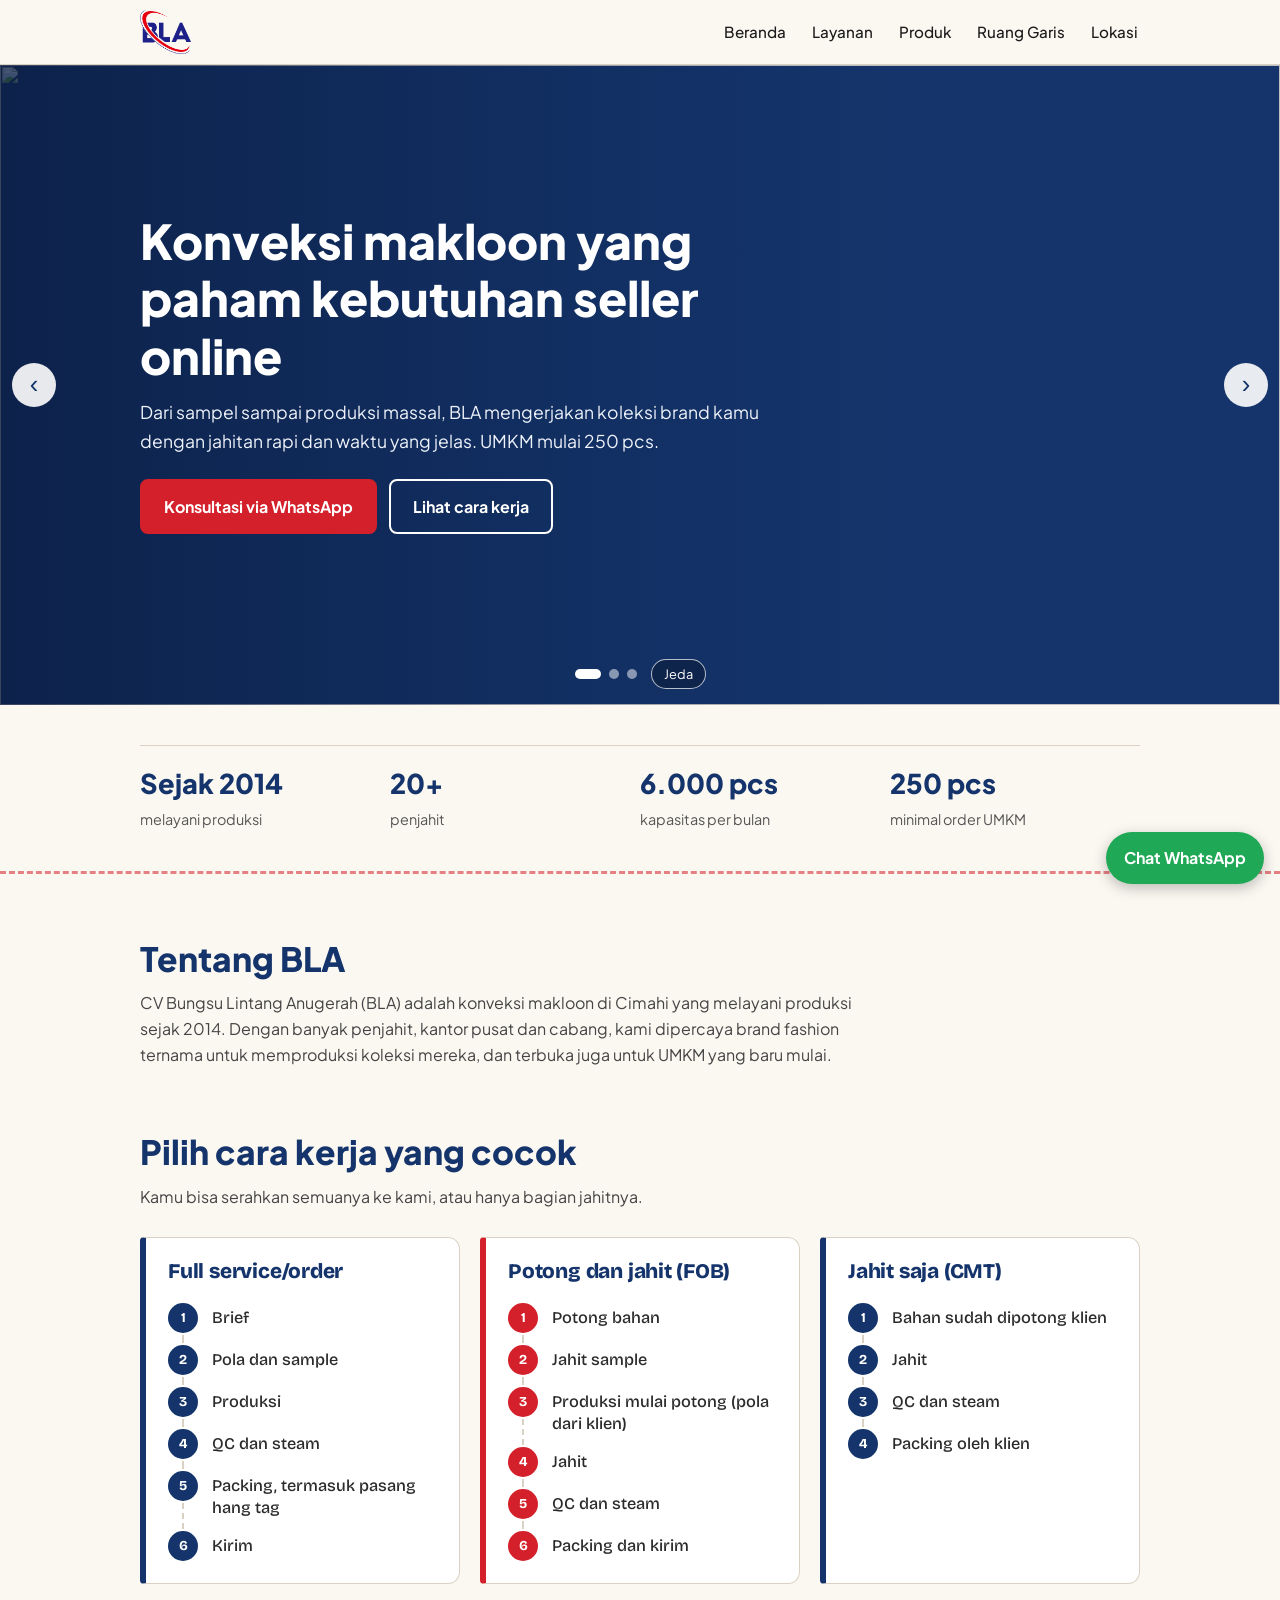
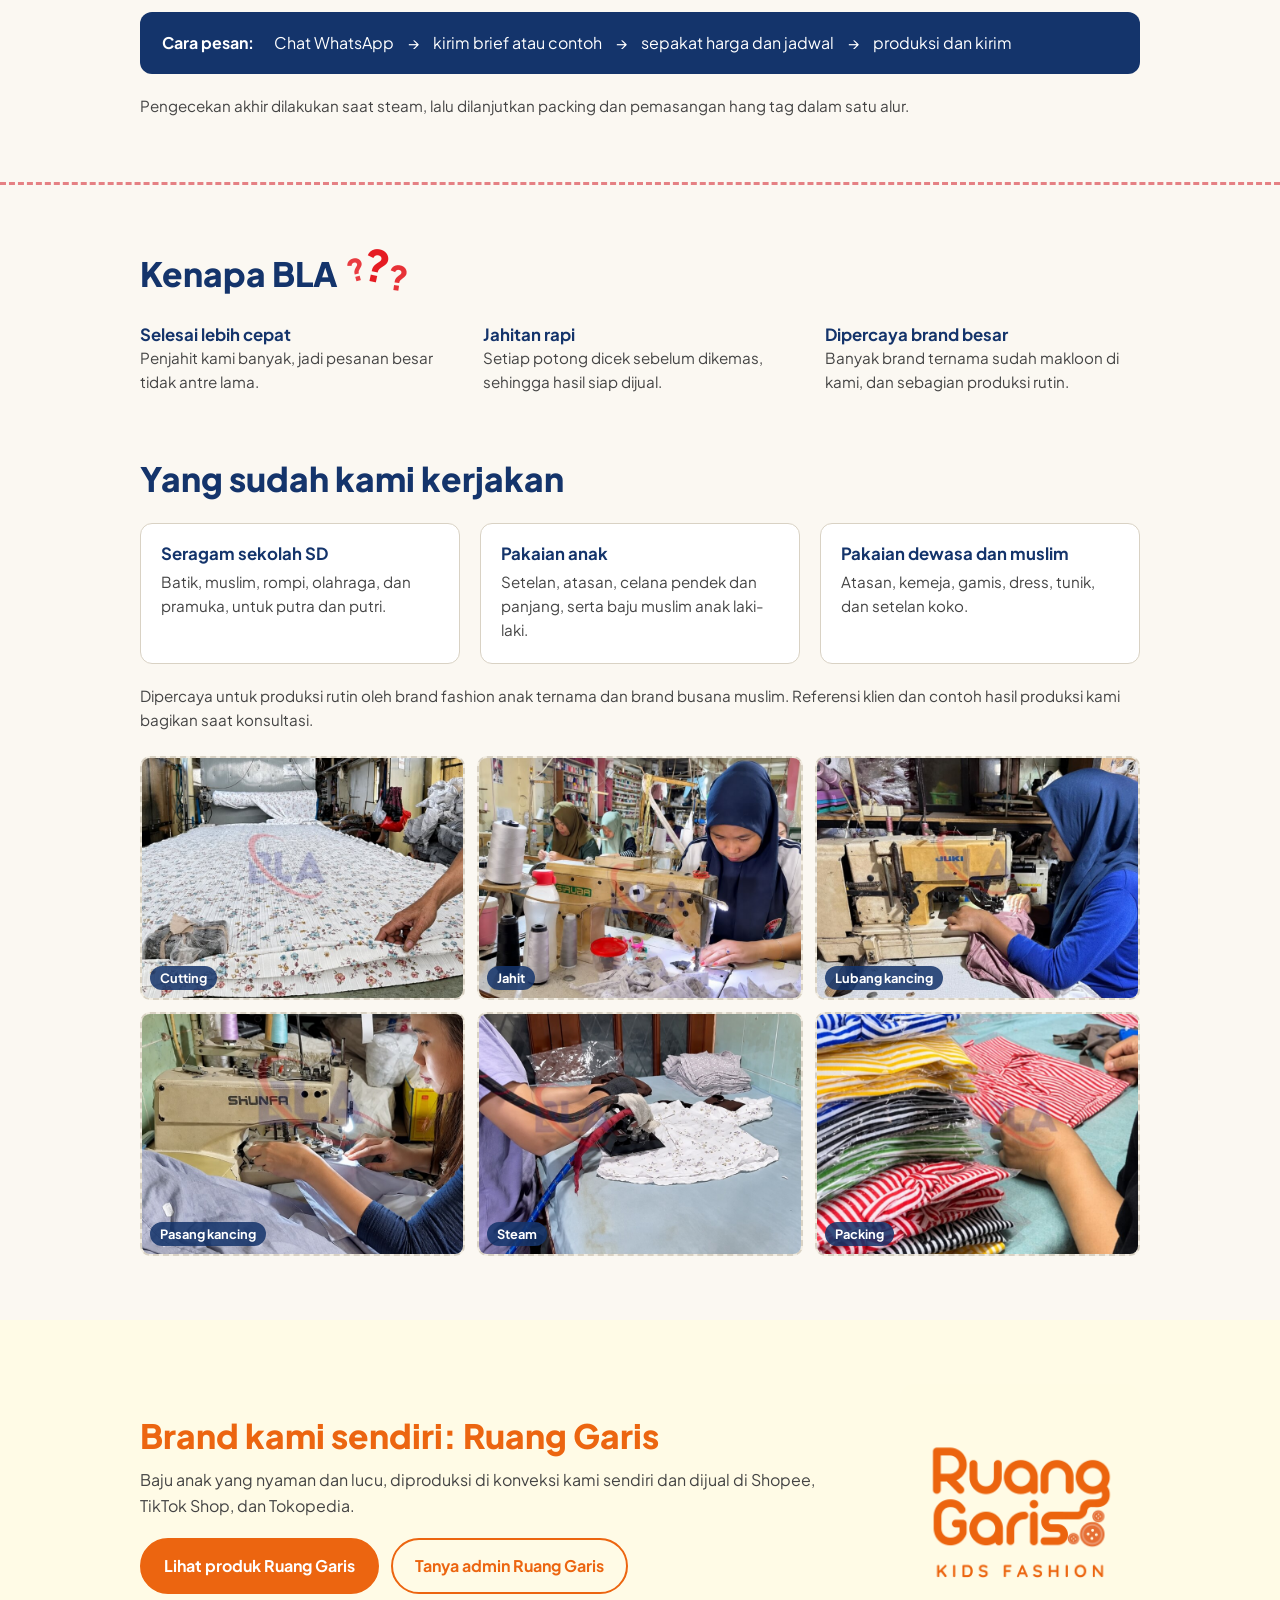
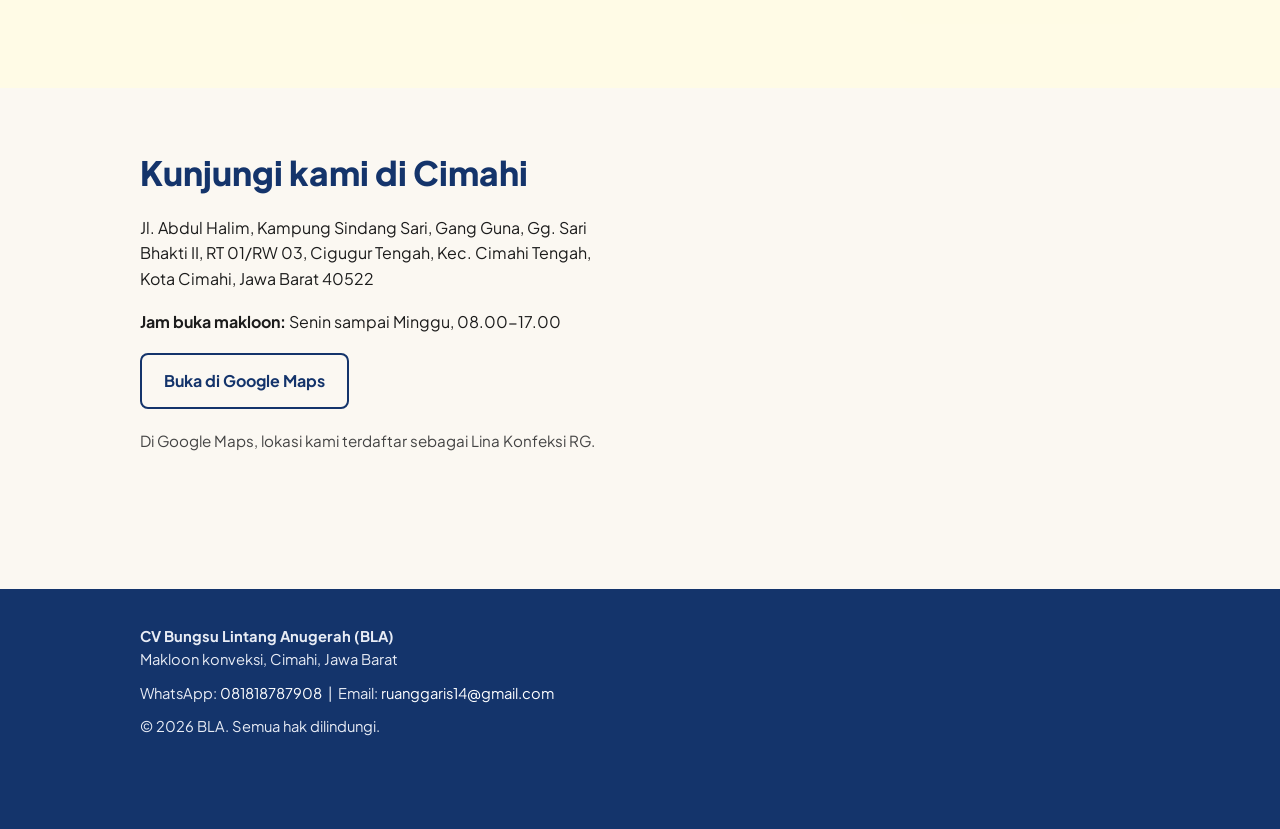
==== commit 9506b220: "update meta link" ====
--- a/index.html
+++ b/index.html
@@ -14,14 +14,15 @@
     <meta property="og:type" content="website" />
     <meta property="og:title" content="BLA | Makloon Konveksi Cimahi" />
     <meta
-      property="og:description"
-      content="Makloon konveksi di Cimahi sejak 2014. Jahit, QC, packing, sampai kirim. UMKM mulai 250 pcs."
+      name="description"
+      content="CV Bungsu Lintang Anugerah (BLA): makloon konveksi di Cimahi sejak 2014. Jahit, QC, packing, sampai kirim. UMKM mulai 250 pcs."
     />
     <meta
       property="og:image"
-      content="https://GANTI-URL-SITUS/images/og-bla.jpg"
+      content="https://www.bungsulintanganugerah.com/images/og-bla.jpg"
     />
-    <meta property="og:url" content="https://GANTI-URL-SITUS/" />
+    <link rel="canonical" href="https://www.bungsulintanganugerah.com/" />
+    <meta property="og:url" content="https://www.bungsulintanganugerah.com/" />
     <meta name="twitter:card" content="summary_large_image" />
     <link rel="icon" href="images/logo-bla.png" type="image/png" />
     <link rel="preconnect" href="https://fonts.googleapis.com" />
